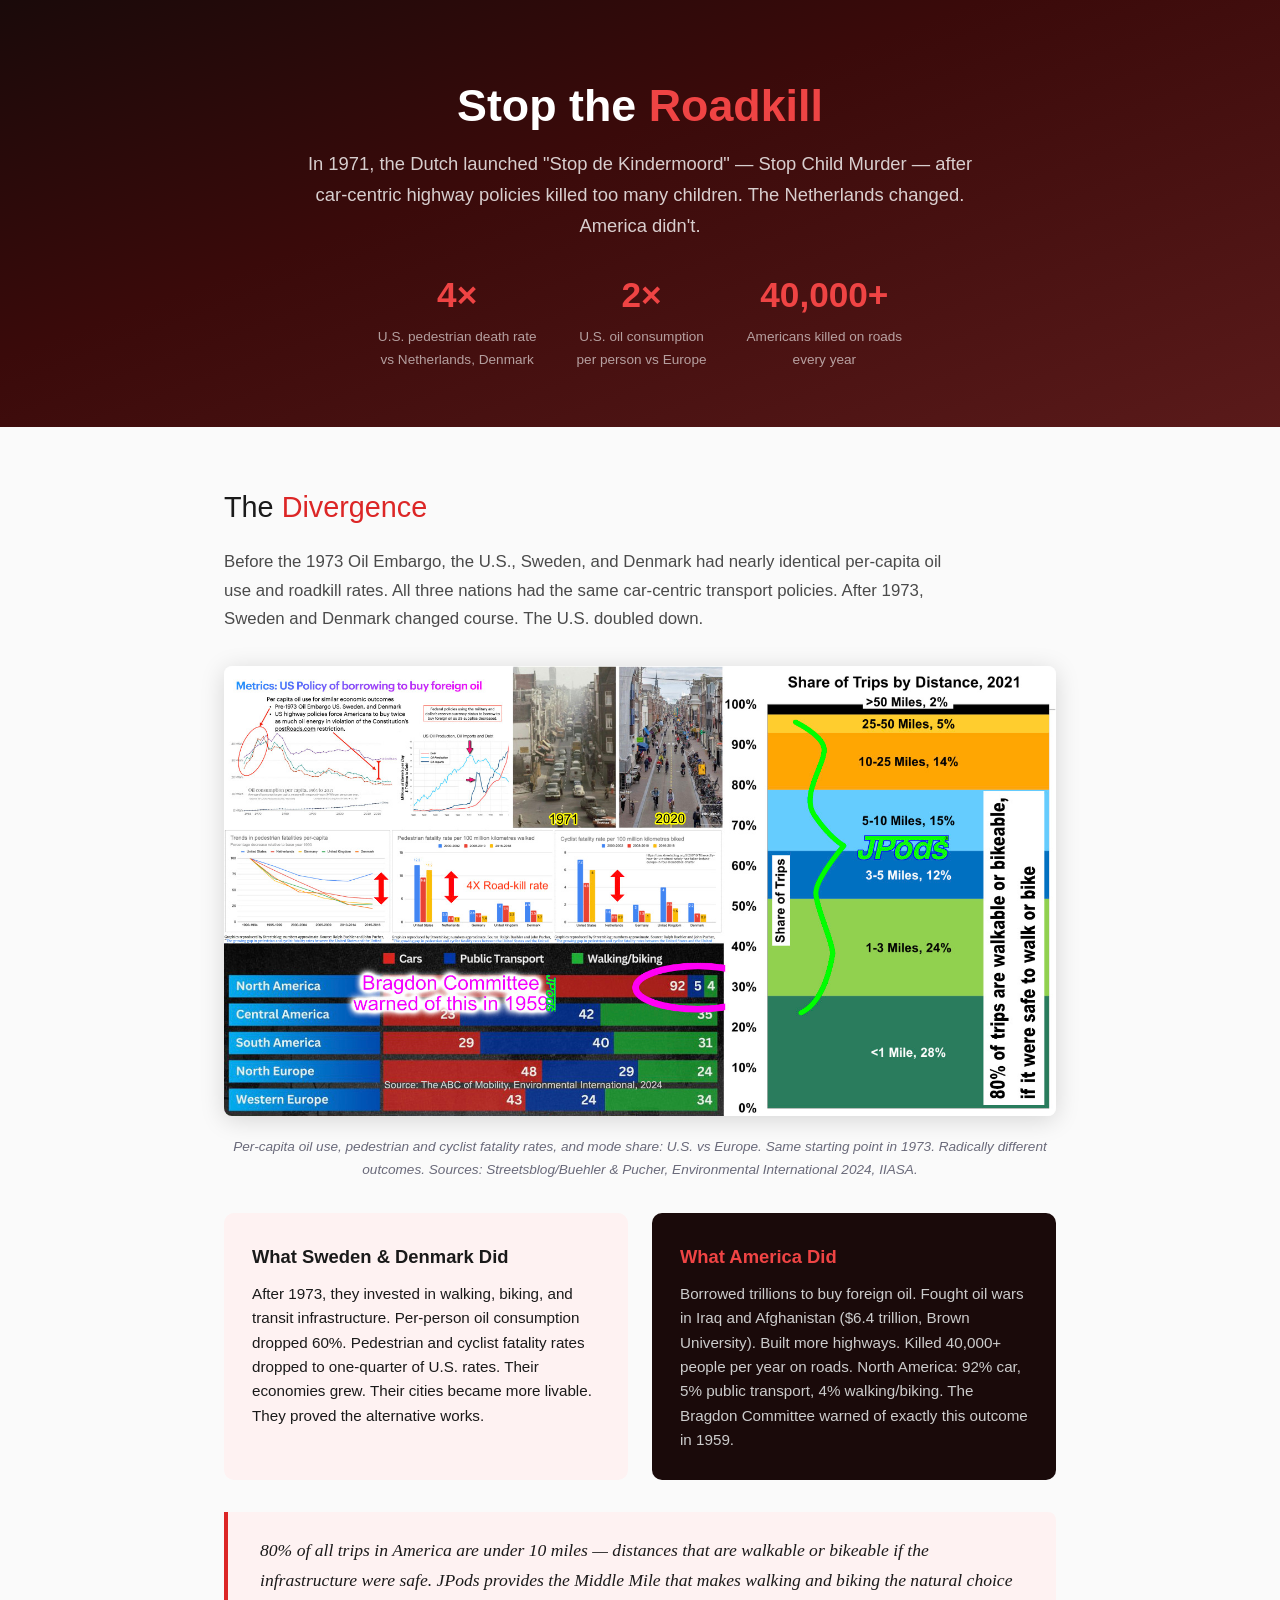
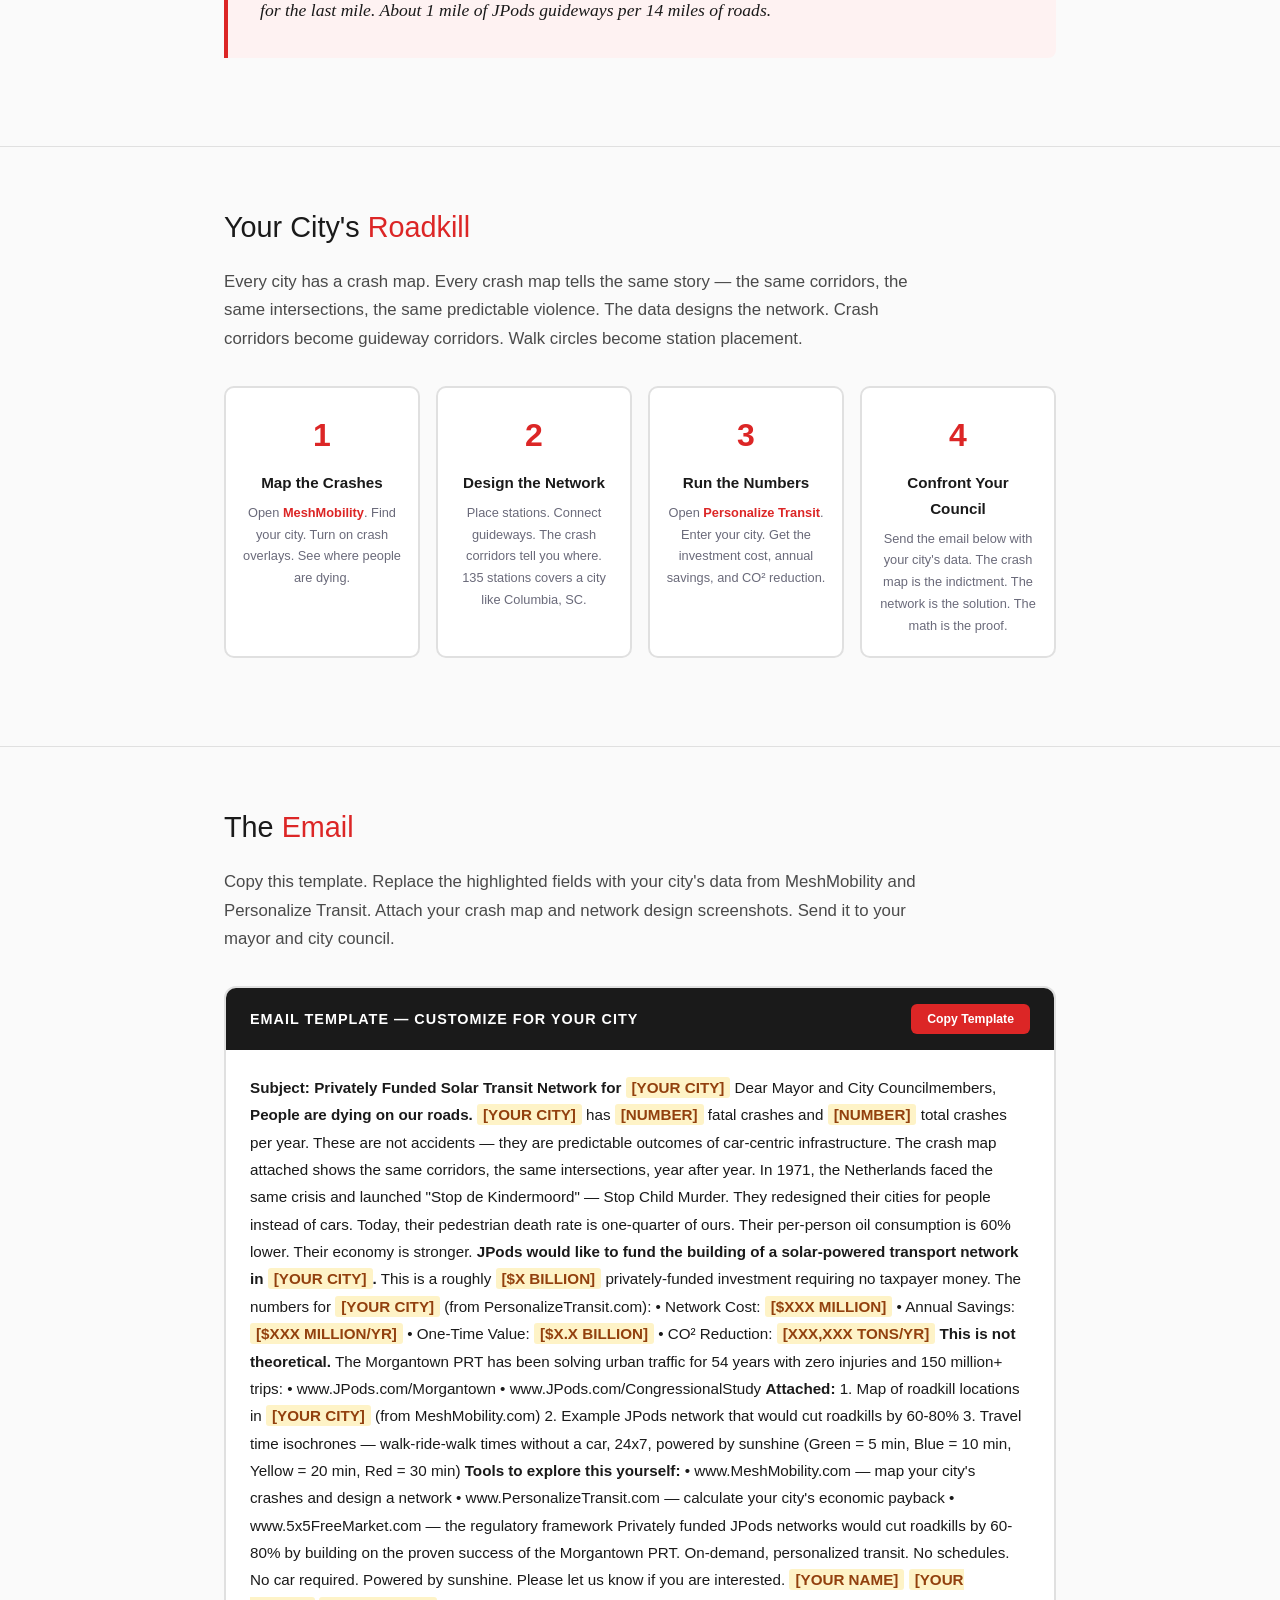
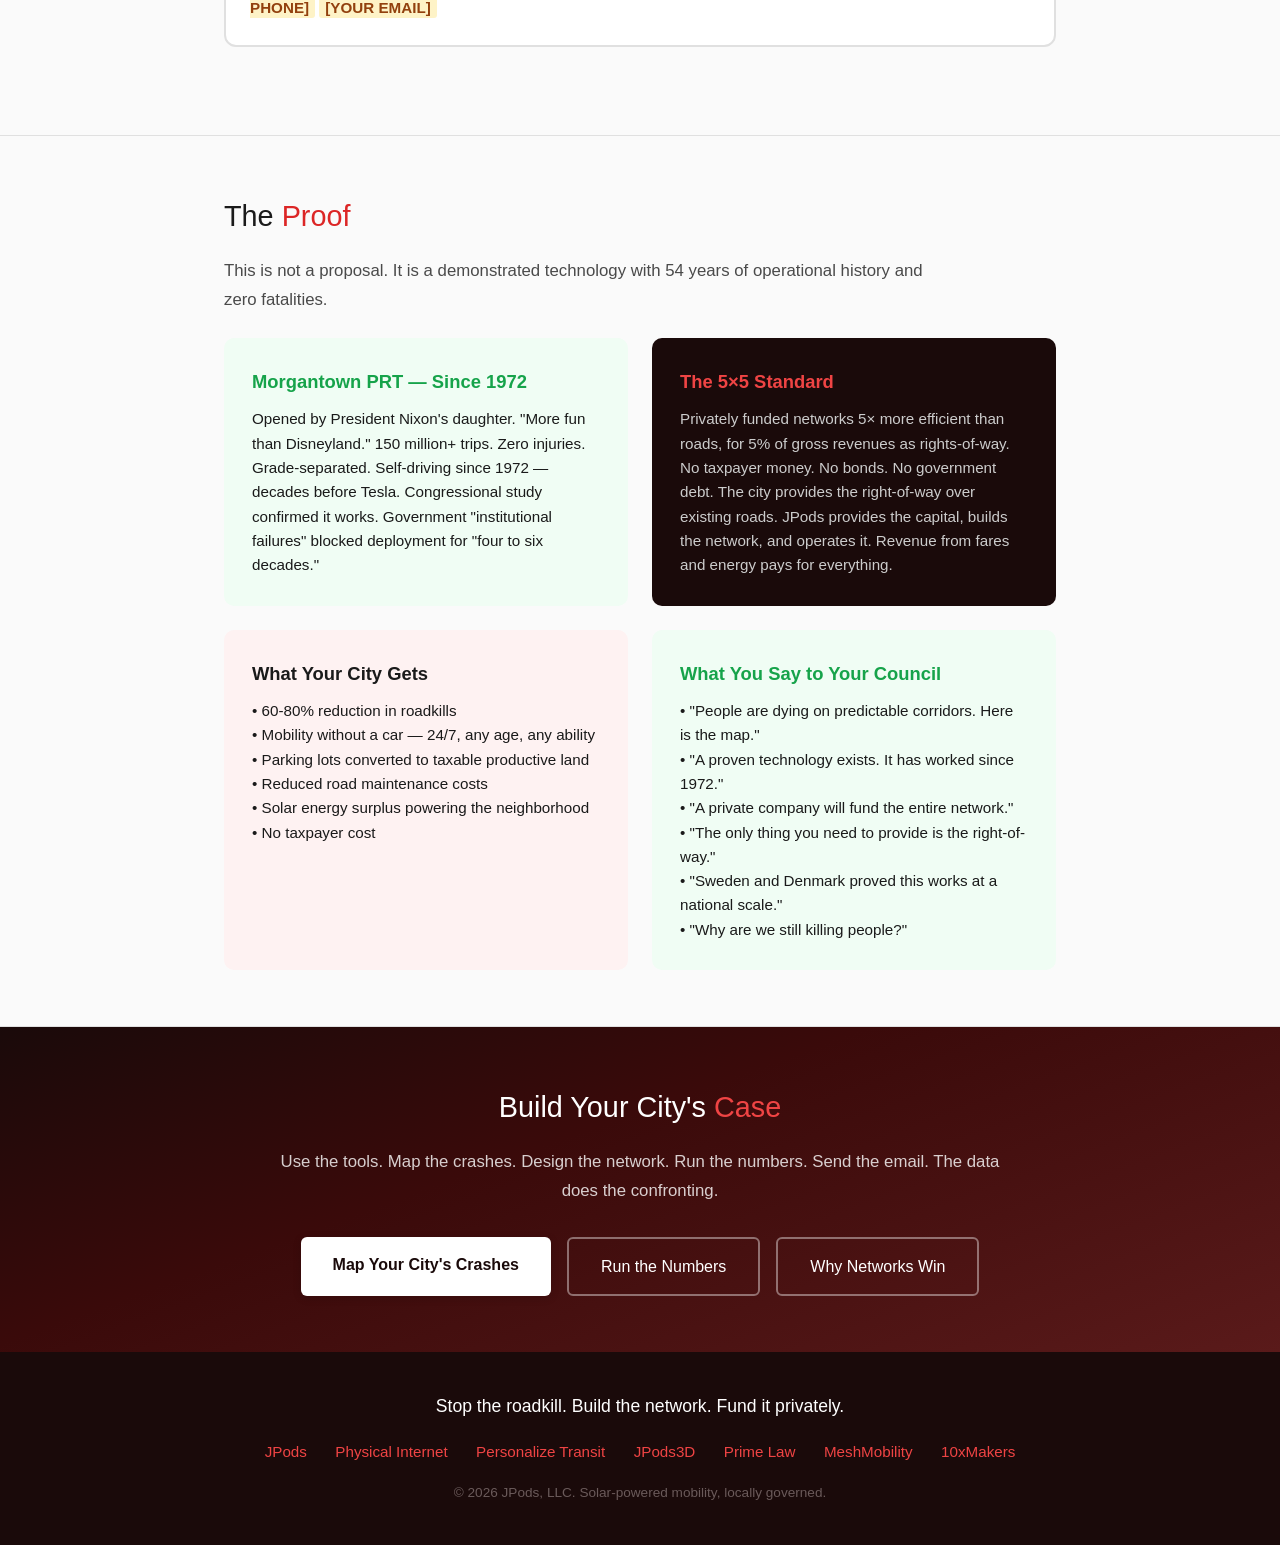
==== confront.html @ d1e68276 "PhysicalInternet.com — initial deploy" ====
<!DOCTYPE html>
<html lang="en">
<head>
<meta charset="UTF-8">
<meta name="viewport" content="width=device-width, initial-scale=1.0">
<title>Confront Your City — Stop the Roadkill</title>
<meta name="description" content="A template for citizens to confront their city governments with crash data, economic evidence, and a privately-funded alternative to car-centric infrastructure.">
<style>
*, *::before, *::after { box-sizing: border-box; margin: 0; padding: 0; }

body {
  font-family: -apple-system, BlinkMacSystemFont, "Segoe UI", Roboto, sans-serif;
  color: #1a1a1a;
  line-height: 1.7;
  background: #fafafa;
}

a { color: #dc2626; text-decoration: none; }
a:hover { text-decoration: underline; }

.container { max-width: 880px; margin: 0 auto; padding: 0 24px; }

/* ── Hero ── */
.hero {
  background: linear-gradient(160deg, #1a0a0a 0%, #3a0a0a 40%, #5a1a1a 100%);
  color: #fff;
  text-align: center;
  padding: 80px 24px 56px;
}
.hero h1 {
  font-size: 2.8em;
  font-weight: 700;
  margin-bottom: 16px;
  line-height: 1.15;
}
.hero h1 span { color: #ef4444; }
.hero .tagline {
  font-size: 1.15em;
  font-weight: 300;
  color: rgba(255,255,255,0.8);
  max-width: 680px;
  margin: 0 auto 24px;
}
.hero .hero-stats {
  display: flex;
  justify-content: center;
  gap: 40px;
  flex-wrap: wrap;
  margin-top: 24px;
}
.hero .hs { text-align: center; }
.hero .hs .num { font-size: 2.2em; font-weight: 700; color: #ef4444; }
.hero .hs .lbl { font-size: 0.85em; color: rgba(255,255,255,0.6); }

/* ── Sections ── */
section { padding: 56px 0; border-bottom: 1px solid #e0e0e0; }
section:last-of-type { border-bottom: none; }
section h2 {
  font-size: 1.8em;
  font-weight: 400;
  color: #1a1a1a;
  margin-bottom: 16px;
}
section h2 span { color: #dc2626; }
section p.lead {
  font-size: 1.05em;
  color: #4a4a4a;
  max-width: 720px;
  margin-bottom: 24px;
}

/* ── Image blocks ── */
.img-block {
  margin: 32px 0;
  text-align: center;
}
.img-block img {
  max-width: 100%;
  border-radius: 8px;
  box-shadow: 0 4px 24px rgba(0,0,0,0.15);
}
.img-block .caption {
  font-size: 0.85em;
  color: #6a6a7a;
  margin-top: 10px;
  font-style: italic;
}

/* ── Quote ── */
.quote-block {
  background: #fef2f2;
  border-left: 4px solid #dc2626;
  padding: 24px 32px;
  margin: 32px 0;
  border-radius: 0 8px 8px 0;
}
.quote-block p {
  font-style: italic;
  font-family: Georgia, serif;
  font-size: 1.1em;
  color: #1a1a1a;
  margin-bottom: 8px;
}
.quote-block .attr { font-style: normal; font-size: 0.9em; color: #6a6a7a; }

/* ── Parallel cards ── */
.parallel {
  display: grid;
  grid-template-columns: 1fr 1fr;
  gap: 24px;
  margin-top: 24px;
}
.card {
  border-radius: 10px;
  padding: 28px;
}
.card-light { background: #fef2f2; }
.card-dark { background: #1a0a0a; color: #ccc; }
.card-dark h3 { color: #ef4444; }
.card-green { background: #f0fdf4; }
.card-green h3 { color: #16a34a; }
.card h3 { font-size: 1.15em; font-weight: 600; margin-bottom: 10px; }
.card p { font-size: 0.95em; line-height: 1.6; }

/* ── Template email ── */
.template-box {
  background: #fff;
  border: 2px solid #e0e0e0;
  border-radius: 12px;
  margin: 32px 0;
  overflow: hidden;
}
.template-header {
  background: #1a1a1a;
  color: #fff;
  padding: 16px 24px;
  font-weight: 600;
  font-size: 0.9em;
  letter-spacing: 1px;
  text-transform: uppercase;
  display: flex;
  justify-content: space-between;
  align-items: center;
}
.template-header .copy-btn {
  background: #dc2626;
  color: #fff;
  border: none;
  padding: 8px 16px;
  border-radius: 6px;
  font-size: 0.85em;
  font-weight: 600;
  cursor: pointer;
  transition: background 0.15s;
}
.template-header .copy-btn:hover { background: #b91c1c; }
.template-body {
  padding: 24px;
  font-size: 0.95em;
  line-height: 1.8;
}
.template-body .placeholder {
  background: #fef3c7;
  padding: 2px 6px;
  border-radius: 3px;
  font-weight: 600;
  color: #92400e;
}

/* ── Steps ── */
.steps {
  display: grid;
  grid-template-columns: repeat(4, 1fr);
  gap: 16px;
  margin: 32px 0;
}
.step-card {
  background: #fff;
  border: 2px solid #e0e0e0;
  border-radius: 10px;
  padding: 20px 16px;
  text-align: center;
  transition: border-color 0.15s;
}
.step-card:hover { border-color: #dc2626; }
.step-card .step-num {
  font-size: 2em;
  font-weight: 700;
  color: #dc2626;
  margin-bottom: 8px;
}
.step-card h4 { font-size: 0.95em; font-weight: 600; margin-bottom: 6px; }
.step-card p { font-size: 0.8em; color: #6a6a7a; }
.step-card a { color: #dc2626; font-weight: 600; }

/* ── CTA ── */
.cta-section {
  background: linear-gradient(160deg, #1a0a0a 0%, #3a0a0a 40%, #5a1a1a 100%);
  color: #fff;
  text-align: center;
  border-bottom: none;
}
.cta-section h2 { color: #fff; }
.cta-section p.lead { color: rgba(255,255,255,0.8); margin: 0 auto 32px; }
.cta-links { display: flex; gap: 16px; justify-content: center; flex-wrap: wrap; }
.btn-primary {
  background: #fff; color: #1a0a0a; padding: 14px 32px; border-radius: 6px;
  font-weight: 600; text-decoration: none; box-shadow: 0 2px 8px rgba(0,0,0,0.15);
  transition: transform 0.15s;
}
.btn-primary:hover { transform: translateY(-2px); text-decoration: none; }
.btn-secondary {
  background: transparent; color: #fff; padding: 14px 32px; border-radius: 6px;
  font-weight: 500; border: 2px solid rgba(255,255,255,0.4);
  text-decoration: none; transition: opacity 0.15s;
}
.btn-secondary:hover { opacity: 0.85; text-decoration: none; }

/* ── Footer ── */
footer {
  background: #1a0a0a; color: #6a5a5a; text-align: center; padding: 40px 24px;
}
footer .footer-tagline { color: #fff; font-size: 1.1em; margin-bottom: 16px; }
footer .footer-links a { color: #ef4444; margin: 0 12px; font-size: 0.95em; }
footer .copyright { font-size: 0.85em; margin-top: 16px; }

/* ── Responsive ── */
@media (max-width: 700px) {
  .hero h1 { font-size: 2em; }
  .parallel { grid-template-columns: 1fr; }
  .steps { grid-template-columns: repeat(2, 1fr); }
  .cta-links { flex-direction: column; align-items: center; }
  .hero .hero-stats { gap: 24px; }
}
</style>
</head>
<body>

<!-- ════════ HERO ════════ -->
<header class="hero">
  <div class="container">
    <h1>Stop the <span>Roadkill</span></h1>
    <p class="tagline">In 1971, the Dutch launched "Stop de Kindermoord" &mdash; Stop Child Murder &mdash; after car-centric highway policies killed too many children. The Netherlands changed. America didn't.</p>
    <div class="hero-stats">
      <div class="hs"><div class="num">4&times;</div><div class="lbl">U.S. pedestrian death rate<br>vs Netherlands, Denmark</div></div>
      <div class="hs"><div class="num">2&times;</div><div class="lbl">U.S. oil consumption<br>per person vs Europe</div></div>
      <div class="hs"><div class="num">40,000+</div><div class="lbl">Americans killed on roads<br>every year</div></div>
    </div>
  </div>
</header>

<!-- ════════ THE DIVERGENCE ════════ -->
<section>
  <div class="container">
    <h2>The <span>Divergence</span></h2>
    <p class="lead">Before the 1973 Oil Embargo, the U.S., Sweden, and Denmark had nearly identical per-capita oil use and roadkill rates. All three nations had the same car-centric transport policies. After 1973, Sweden and Denmark changed course. The U.S. doubled down.</p>

    <div class="img-block">
      <img src="BikeDeaths_Comparison.jpg" alt="US vs Sweden, Denmark — oil consumption, roadkill rates, mode share divergence after 1973">
      <div class="caption">Per-capita oil use, pedestrian and cyclist fatality rates, and mode share: U.S. vs Europe. Same starting point in 1973. Radically different outcomes. Sources: Streetsblog/Buehler &amp; Pucher, Environmental International 2024, IIASA.</div>
    </div>

    <div class="parallel">
      <div class="card card-light">
        <h3>What Sweden &amp; Denmark Did</h3>
        <p>After 1973, they invested in walking, biking, and transit infrastructure. Per-person oil consumption dropped 60%. Pedestrian and cyclist fatality rates dropped to one-quarter of U.S. rates. Their economies grew. Their cities became more livable. They proved the alternative works.</p>
      </div>
      <div class="card card-dark">
        <h3>What America Did</h3>
        <p>Borrowed trillions to buy foreign oil. Fought oil wars in Iraq and Afghanistan ($6.4 trillion, Brown University). Built more highways. Killed 40,000+ people per year on roads. North America: 92% car, 5% public transport, 4% walking/biking. The Bragdon Committee warned of exactly this outcome in 1959.</p>
      </div>
    </div>

    <div class="quote-block">
      <p>80% of all trips in America are under 10 miles &mdash; distances that are walkable or bikeable if the infrastructure were safe. JPods provides the Middle Mile that makes walking and biking the natural choice for the last mile. About 1 mile of JPods guideways per 14 miles of roads.</p>
    </div>
  </div>
</section>

<!-- ════════ YOUR CITY'S ROADKILL ════════ -->
<section>
  <div class="container">
    <h2>Your City's <span>Roadkill</span></h2>
    <p class="lead">Every city has a crash map. Every crash map tells the same story &mdash; the same corridors, the same intersections, the same predictable violence. The data designs the network. Crash corridors become guideway corridors. Walk circles become station placement.</p>

    <div class="steps">
      <div class="step-card">
        <div class="step-num">1</div>
        <h4>Map the Crashes</h4>
        <p>Open <a href="https://meshmobility.com">MeshMobility</a>. Find your city. Turn on crash overlays. See where people are dying.</p>
      </div>
      <div class="step-card">
        <div class="step-num">2</div>
        <h4>Design the Network</h4>
        <p>Place stations. Connect guideways. The crash corridors tell you where. 135 stations covers a city like Columbia, SC.</p>
      </div>
      <div class="step-card">
        <div class="step-num">3</div>
        <h4>Run the Numbers</h4>
        <p>Open <a href="https://personalizetransit.com">Personalize Transit</a>. Enter your city. Get the investment cost, annual savings, and CO&sup2; reduction.</p>
      </div>
      <div class="step-card">
        <div class="step-num">4</div>
        <h4>Confront Your Council</h4>
        <p>Send the email below with your city's data. The crash map is the indictment. The network is the solution. The math is the proof.</p>
      </div>
    </div>
  </div>
</section>

<!-- ════════ THE TEMPLATE ════════ -->
<section>
  <div class="container">
    <h2>The <span>Email</span></h2>
    <p class="lead">Copy this template. Replace the highlighted fields with your city's data from MeshMobility and Personalize Transit. Attach your crash map and network design screenshots. Send it to your mayor and city council.</p>

    <div class="template-box">
      <div class="template-header">
        Email Template — Customize for Your City
        <button class="copy-btn" onclick="copyTemplate()">Copy Template</button>
      </div>
      <div class="template-body" id="emailTemplate">
<strong>Subject: Privately Funded Solar Transit Network for <span class="placeholder">[YOUR CITY]</span></strong>

Dear Mayor and City Councilmembers,

<strong>People are dying on our roads.</strong> <span class="placeholder">[YOUR CITY]</span> has <span class="placeholder">[NUMBER]</span> fatal crashes and <span class="placeholder">[NUMBER]</span> total crashes per year. These are not accidents &mdash; they are predictable outcomes of car-centric infrastructure. The crash map attached shows the same corridors, the same intersections, year after year.

In 1971, the Netherlands faced the same crisis and launched "Stop de Kindermoord" &mdash; Stop Child Murder. They redesigned their cities for people instead of cars. Today, their pedestrian death rate is one-quarter of ours. Their per-person oil consumption is 60% lower. Their economy is stronger.

<strong>JPods would like to fund the building of a solar-powered transport network in <span class="placeholder">[YOUR CITY]</span>.</strong> This is a roughly <span class="placeholder">[$X BILLION]</span> privately-funded investment requiring no taxpayer money.

The numbers for <span class="placeholder">[YOUR CITY]</span> (from PersonalizeTransit.com):
&bull; Network Cost: <span class="placeholder">[$XXX MILLION]</span>
&bull; Annual Savings: <span class="placeholder">[$XXX MILLION/YR]</span>
&bull; One-Time Value: <span class="placeholder">[$X.X BILLION]</span>
&bull; CO&sup2; Reduction: <span class="placeholder">[XXX,XXX TONS/YR]</span>

<strong>This is not theoretical.</strong> The Morgantown PRT has been solving urban traffic for 54 years with zero injuries and 150 million+ trips:
&bull; www.JPods.com/Morgantown
&bull; www.JPods.com/CongressionalStudy

<strong>Attached:</strong>
1. Map of roadkill locations in <span class="placeholder">[YOUR CITY]</span> (from MeshMobility.com)
2. Example JPods network that would cut roadkills by 60-80%
3. Travel time isochrones &mdash; walk-ride-walk times without a car, 24x7, powered by sunshine
   (Green = 5 min, Blue = 10 min, Yellow = 20 min, Red = 30 min)

<strong>Tools to explore this yourself:</strong>
&bull; www.MeshMobility.com &mdash; map your city's crashes and design a network
&bull; www.PersonalizeTransit.com &mdash; calculate your city's economic payback
&bull; www.5x5FreeMarket.com &mdash; the regulatory framework

Privately funded JPods networks would cut roadkills by 60-80% by building on the proven success of the Morgantown PRT. On-demand, personalized transit. No schedules. No car required. Powered by sunshine.

Please let us know if you are interested.

<span class="placeholder">[YOUR NAME]</span>
<span class="placeholder">[YOUR PHONE]</span>
<span class="placeholder">[YOUR EMAIL]</span>
      </div>
    </div>
  </div>
</section>

<!-- ════════ THE PROOF ════════ -->
<section>
  <div class="container">
    <h2>The <span>Proof</span></h2>
    <p class="lead">This is not a proposal. It is a demonstrated technology with 54 years of operational history and zero fatalities.</p>

    <div class="parallel">
      <div class="card card-green">
        <h3>Morgantown PRT &mdash; Since 1972</h3>
        <p>Opened by President Nixon's daughter. "More fun than Disneyland." 150 million+ trips. Zero injuries. Grade-separated. Self-driving since 1972 &mdash; decades before Tesla. Congressional study confirmed it works. Government "institutional failures" blocked deployment for "four to six decades."</p>
      </div>
      <div class="card card-dark">
        <h3>The 5&times;5 Standard</h3>
        <p>Privately funded networks 5&times; more efficient than roads, for 5% of gross revenues as rights-of-way. No taxpayer money. No bonds. No government debt. The city provides the right-of-way over existing roads. JPods provides the capital, builds the network, and operates it. Revenue from fares and energy pays for everything.</p>
      </div>
    </div>

    <div class="parallel" style="margin-top: 24px;">
      <div class="card card-light">
        <h3>What Your City Gets</h3>
        <p>&bull; 60-80% reduction in roadkills<br>
        &bull; Mobility without a car &mdash; 24/7, any age, any ability<br>
        &bull; Parking lots converted to taxable productive land<br>
        &bull; Reduced road maintenance costs<br>
        &bull; Solar energy surplus powering the neighborhood<br>
        &bull; No taxpayer cost</p>
      </div>
      <div class="card card-green">
        <h3>What You Say to Your Council</h3>
        <p>&bull; "People are dying on predictable corridors. Here is the map."<br>
        &bull; "A proven technology exists. It has worked since 1972."<br>
        &bull; "A private company will fund the entire network."<br>
        &bull; "The only thing you need to provide is the right-of-way."<br>
        &bull; "Sweden and Denmark proved this works at a national scale."<br>
        &bull; "Why are we still killing people?"</p>
      </div>
    </div>
  </div>
</section>

<!-- ════════ CTA ════════ -->
<section class="cta-section">
  <div class="container">
    <h2>Build Your City's <span style="color: #ef4444;">Case</span></h2>
    <p class="lead">Use the tools. Map the crashes. Design the network. Run the numbers. Send the email. The data does the confronting.</p>
    <div class="cta-links">
      <a href="https://meshmobility.com" class="btn-primary">Map Your City's Crashes</a>
      <a href="https://personalizetransit.com" class="btn-secondary">Run the Numbers</a>
      <a href="https://primelawofnetworks.com" class="btn-secondary">Why Networks Win</a>
    </div>
  </div>
</section>

<!-- ════════ FOOTER ════════ -->
<footer>
  <div class="container">
    <div class="footer-tagline">Stop the roadkill. Build the network. Fund it privately.</div>
    <div class="footer-links">
      <a href="https://jpods.com">JPods</a>
      <a href="https://physicalinternet.com">Physical Internet</a>
      <a href="https://personalizetransit.com">Personalize Transit</a>
      <a href="https://jpods3d.com">JPods3D</a>
      <a href="https://primelawofnetworks.com">Prime Law</a>
      <a href="https://meshmobility.com">MeshMobility</a>
      <a href="https://10xmakers.com">10xMakers</a>
    </div>
    <div class="copyright">&copy; 2026 JPods, LLC. Solar-powered mobility, locally governed.</div>
  </div>
</footer>

<script>
function copyTemplate() {
  const el = document.getElementById('emailTemplate');
  const text = el.innerText;
  navigator.clipboard.writeText(text).then(() => {
    const btn = document.querySelector('.copy-btn');
    btn.textContent = '✓ Copied';
    setTimeout(() => { btn.textContent = 'Copy Template'; }, 2000);
  });
}
</script>

</body>
</html>
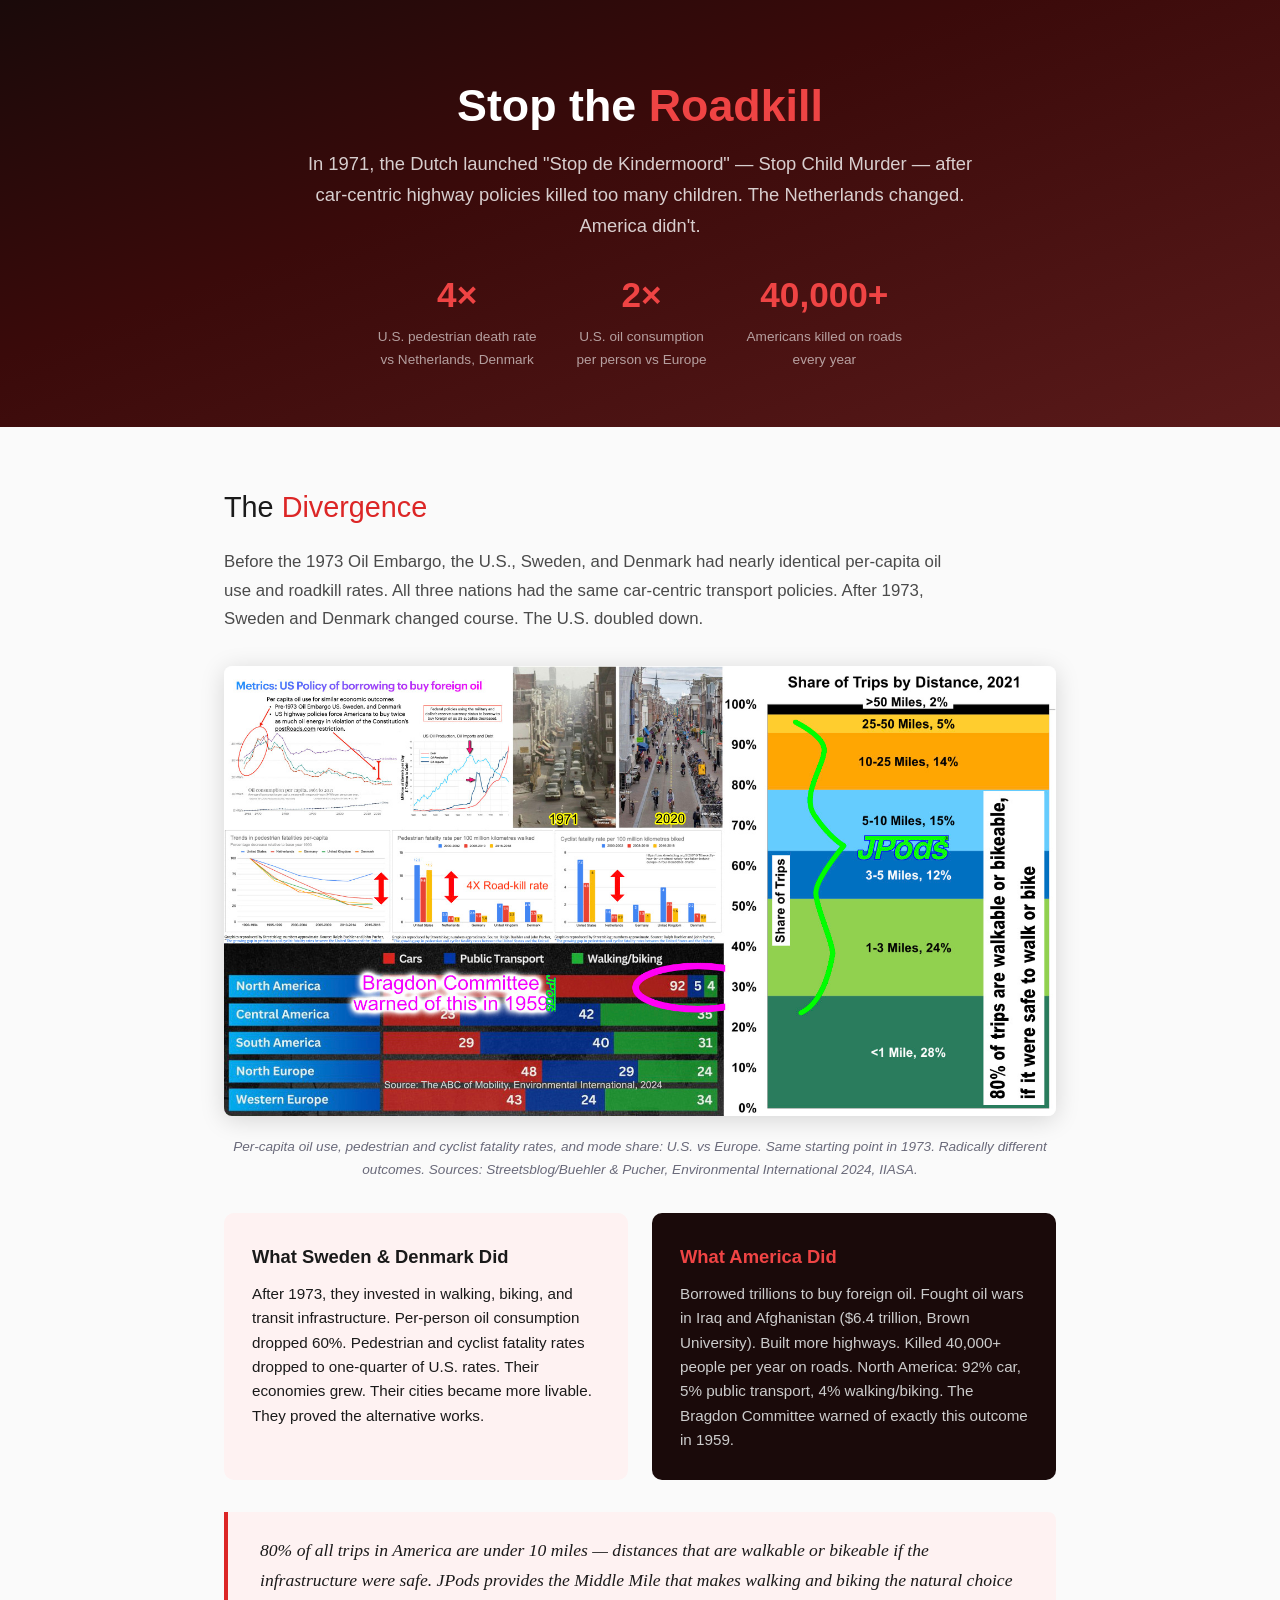
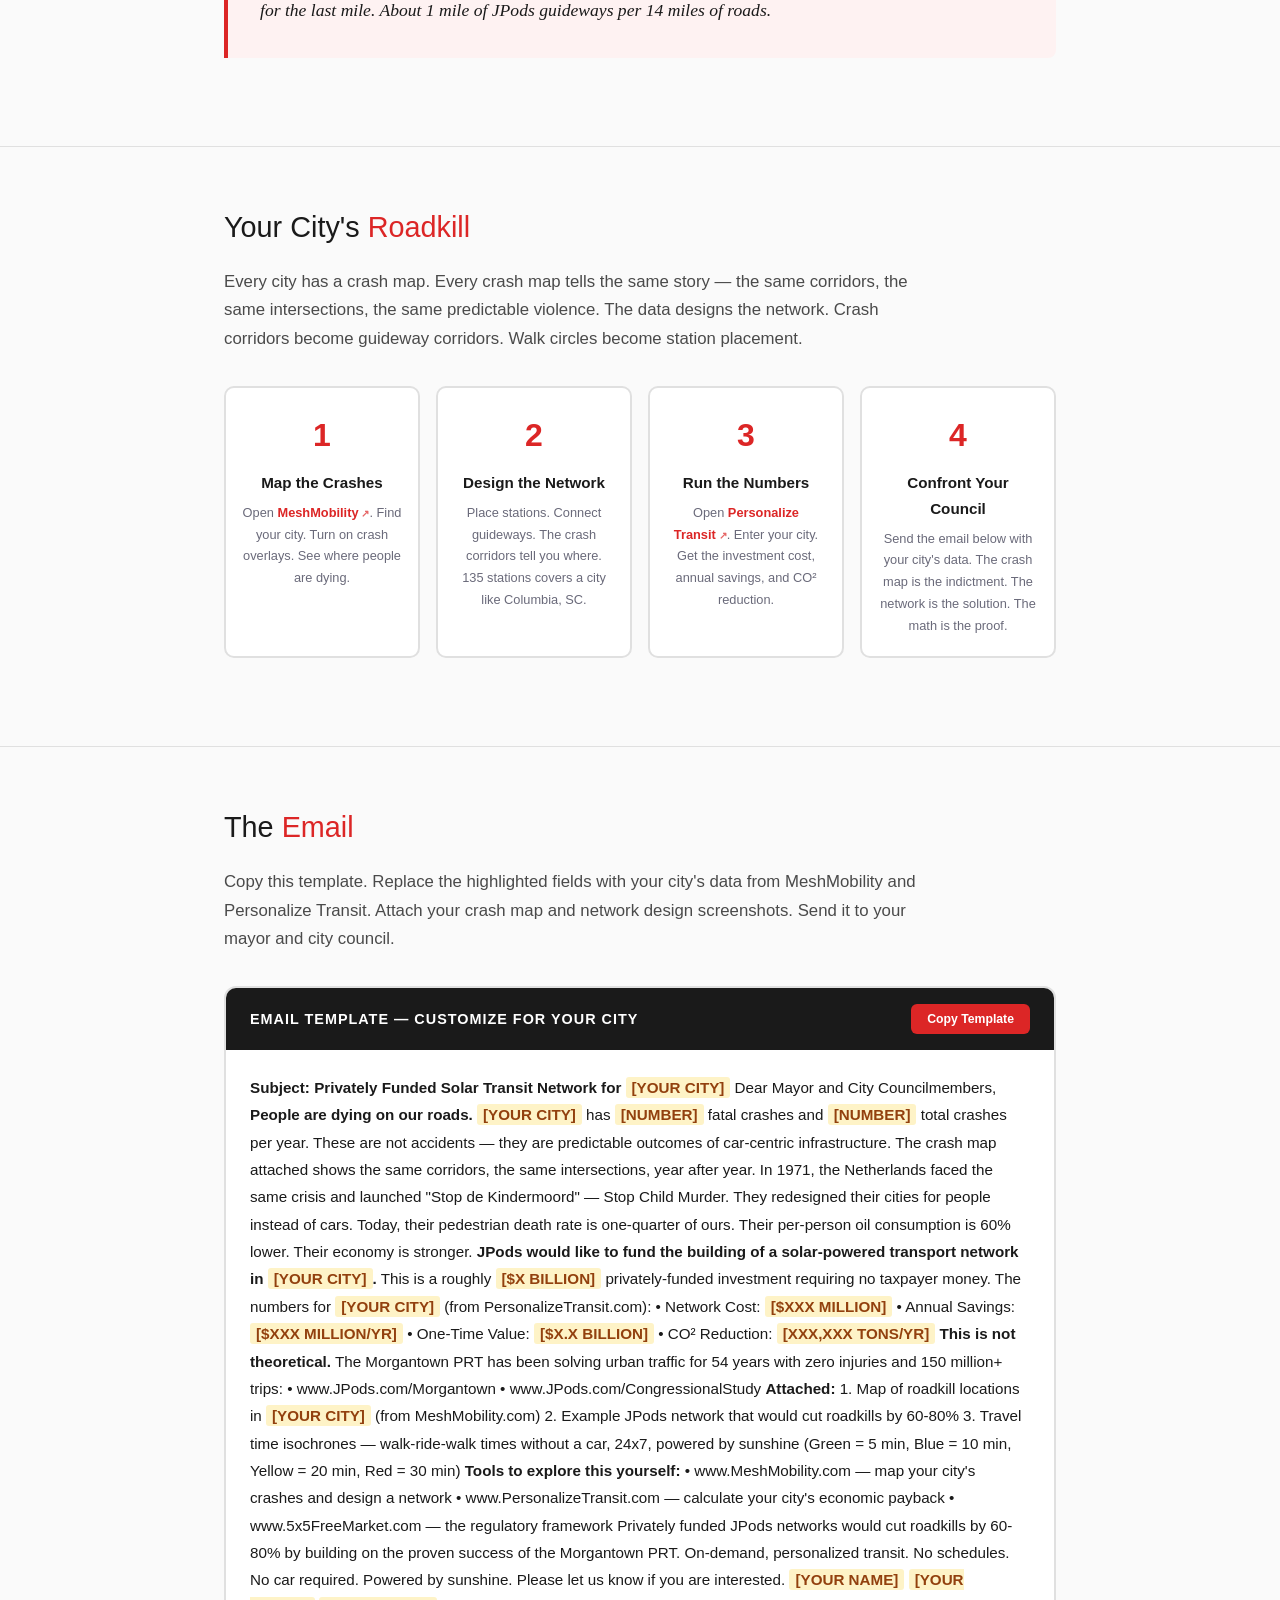
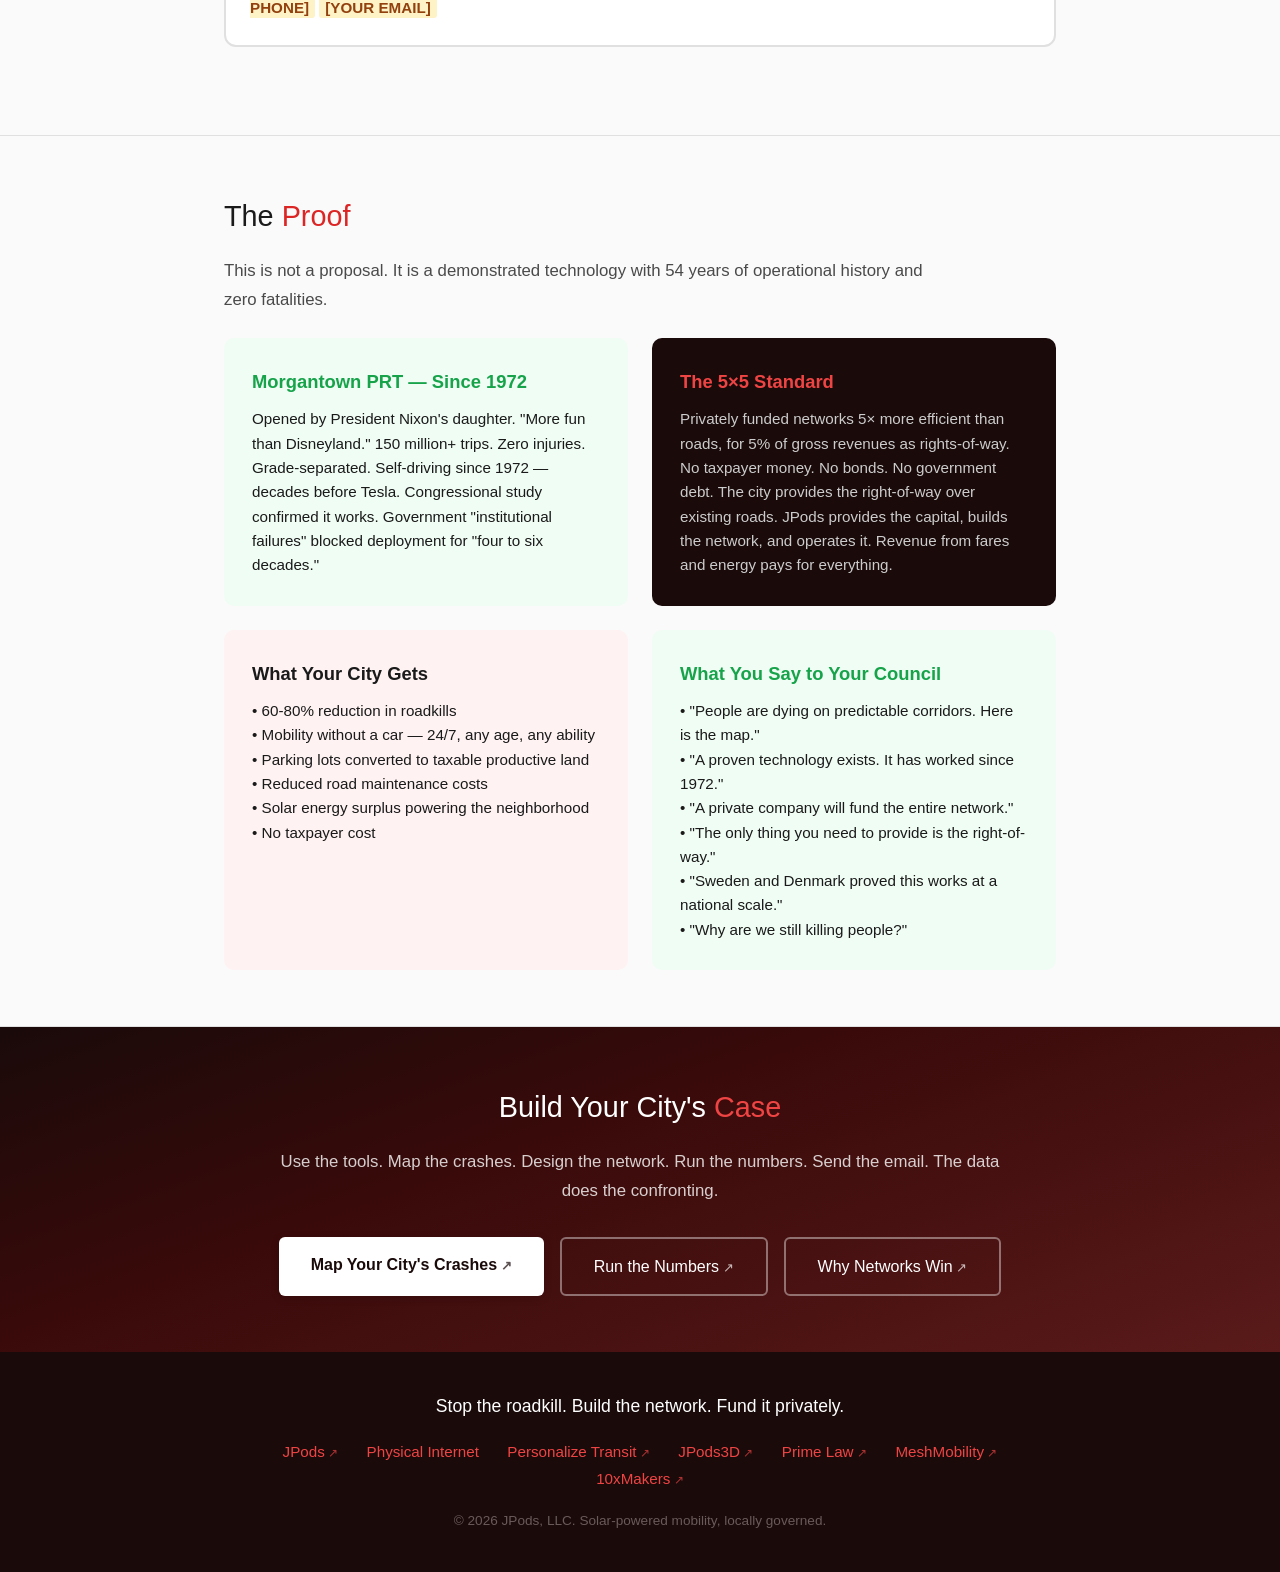
==== commit 80af9d51: "Off-site links open in a new tab and are marked with an arrow (site.css rule; confront.html carries " ====
--- a/confront.html
+++ b/confront.html
@@ -232,6 +232,8 @@
   .cta-links { flex-direction: column; align-items: center; }
   .hero .hero-stats { gap: 24px; }
 }
+  /* Off-site links open in a new tab and say so */
+  a[target="_blank"]::after { content: "\00a0\2197"; font-size: 0.8em; opacity: 0.7; }
 </style>
 </head>
 <body>
@@ -287,7 +289,7 @@
       <div class="step-card">
         <div class="step-num">1</div>
         <h4>Map the Crashes</h4>
-        <p>Open <a href="https://meshmobility.com">MeshMobility</a>. Find your city. Turn on crash overlays. See where people are dying.</p>
+        <p>Open <a href="https://meshmobility.com" target="_blank" rel="noopener">MeshMobility</a>. Find your city. Turn on crash overlays. See where people are dying.</p>
       </div>
       <div class="step-card">
         <div class="step-num">2</div>
@@ -297,7 +299,7 @@
       <div class="step-card">
         <div class="step-num">3</div>
         <h4>Run the Numbers</h4>
-        <p>Open <a href="https://personalizetransit.com">Personalize Transit</a>. Enter your city. Get the investment cost, annual savings, and CO&sup2; reduction.</p>
+        <p>Open <a href="https://personalizetransit.com" target="_blank" rel="noopener">Personalize Transit</a>. Enter your city. Get the investment cost, annual savings, and CO&sup2; reduction.</p>
       </div>
       <div class="step-card">
         <div class="step-num">4</div>
@@ -409,9 +411,9 @@
     <h2>Build Your City's <span style="color: #ef4444;">Case</span></h2>
     <p class="lead">Use the tools. Map the crashes. Design the network. Run the numbers. Send the email. The data does the confronting.</p>
     <div class="cta-links">
-      <a href="https://meshmobility.com" class="btn-primary">Map Your City's Crashes</a>
-      <a href="https://personalizetransit.com" class="btn-secondary">Run the Numbers</a>
-      <a href="https://primelawofnetworks.com" class="btn-secondary">Why Networks Win</a>
+      <a href="https://meshmobility.com" class="btn-primary" target="_blank" rel="noopener">Map Your City's Crashes</a>
+      <a href="https://personalizetransit.com" class="btn-secondary" target="_blank" rel="noopener">Run the Numbers</a>
+      <a href="https://primelawofnetworks.com" class="btn-secondary" target="_blank" rel="noopener">Why Networks Win</a>
     </div>
   </div>
 </section>
@@ -421,13 +423,13 @@
   <div class="container">
     <div class="footer-tagline">Stop the roadkill. Build the network. Fund it privately.</div>
     <div class="footer-links">
-      <a href="https://jpods.com">JPods</a>
+      <a href="https://jpods.com" target="_blank" rel="noopener">JPods</a>
       <a href="https://physicalinternet.com">Physical Internet</a>
-      <a href="https://personalizetransit.com">Personalize Transit</a>
-      <a href="https://jpods3d.com">JPods3D</a>
-      <a href="https://primelawofnetworks.com">Prime Law</a>
-      <a href="https://meshmobility.com">MeshMobility</a>
-      <a href="https://10xmakers.com">10xMakers</a>
+      <a href="https://personalizetransit.com" target="_blank" rel="noopener">Personalize Transit</a>
+      <a href="https://jpods3d.com" target="_blank" rel="noopener">JPods3D</a>
+      <a href="https://primelawofnetworks.com" target="_blank" rel="noopener">Prime Law</a>
+      <a href="https://meshmobility.com" target="_blank" rel="noopener">MeshMobility</a>
+      <a href="https://10xmakers.com" target="_blank" rel="noopener">10xMakers</a>
     </div>
     <div class="copyright">&copy; 2026 JPods, LLC. Solar-powered mobility, locally governed.</div>
   </div>
